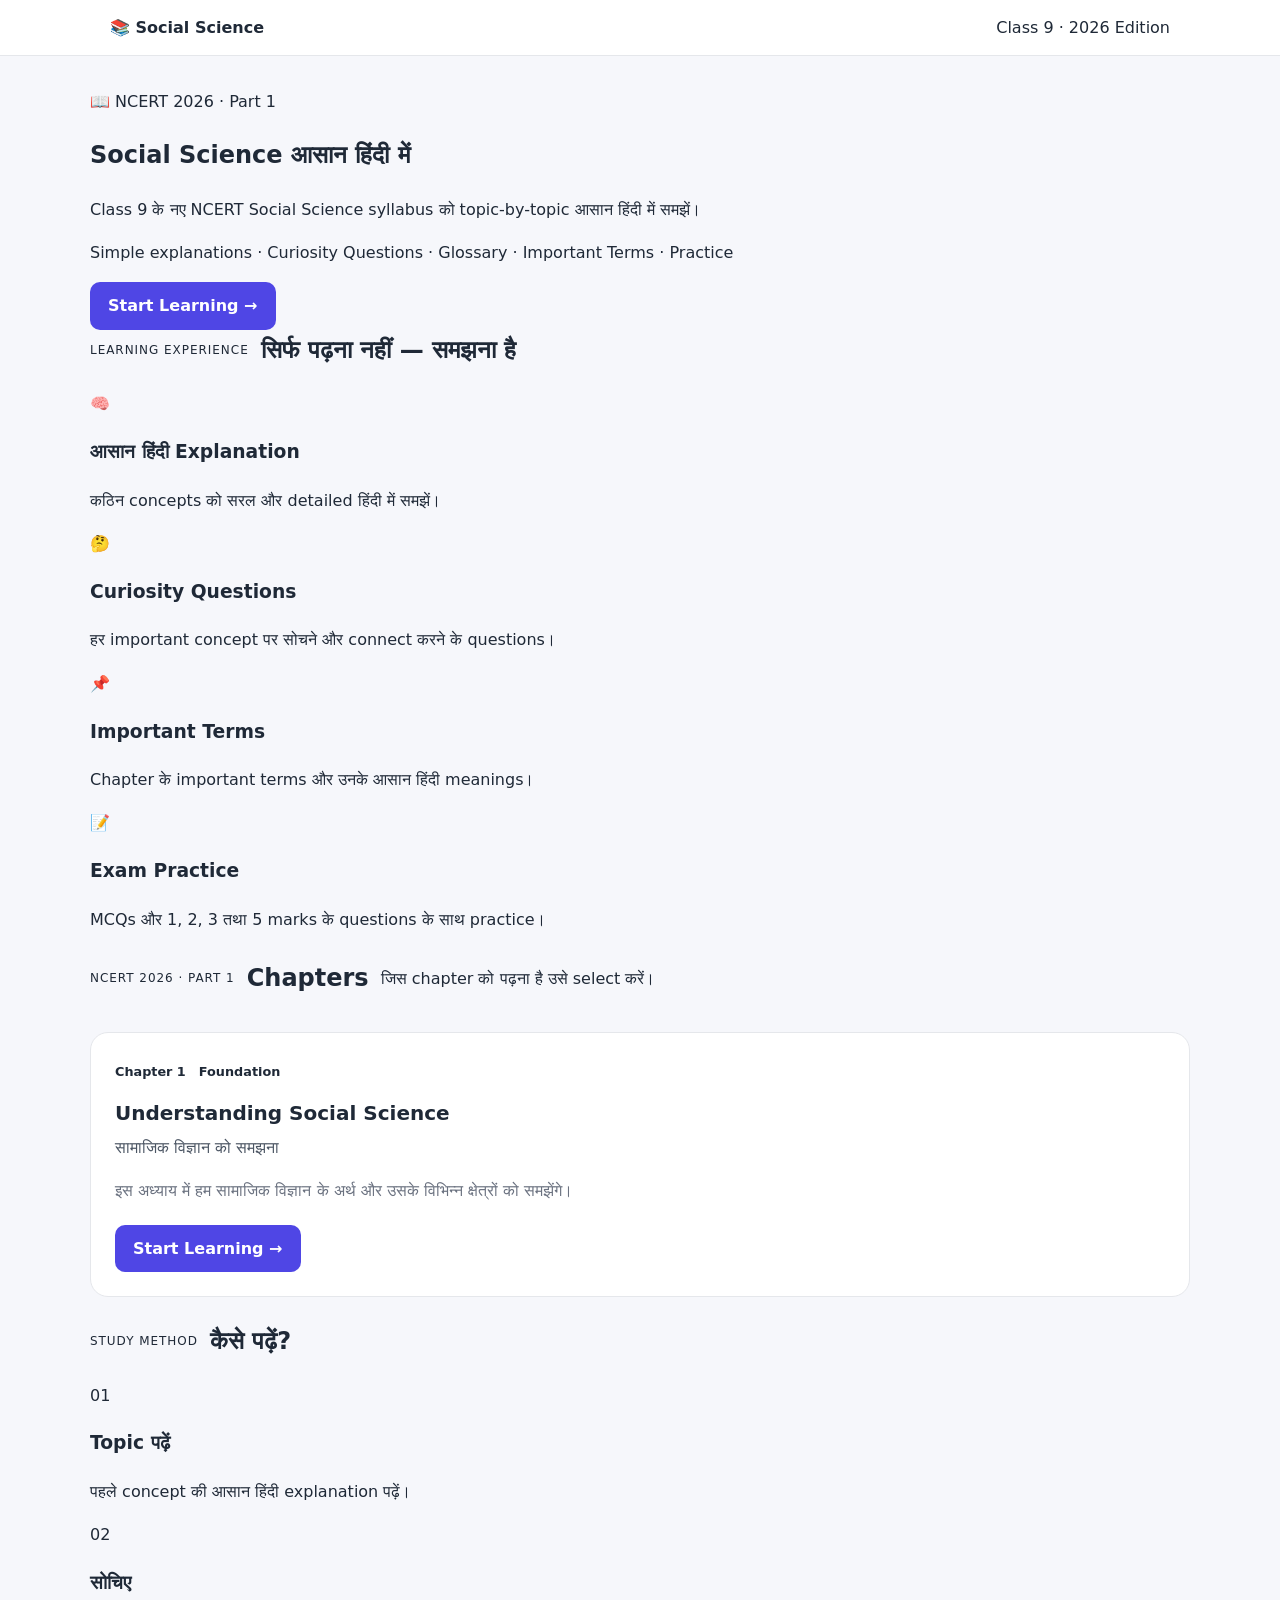
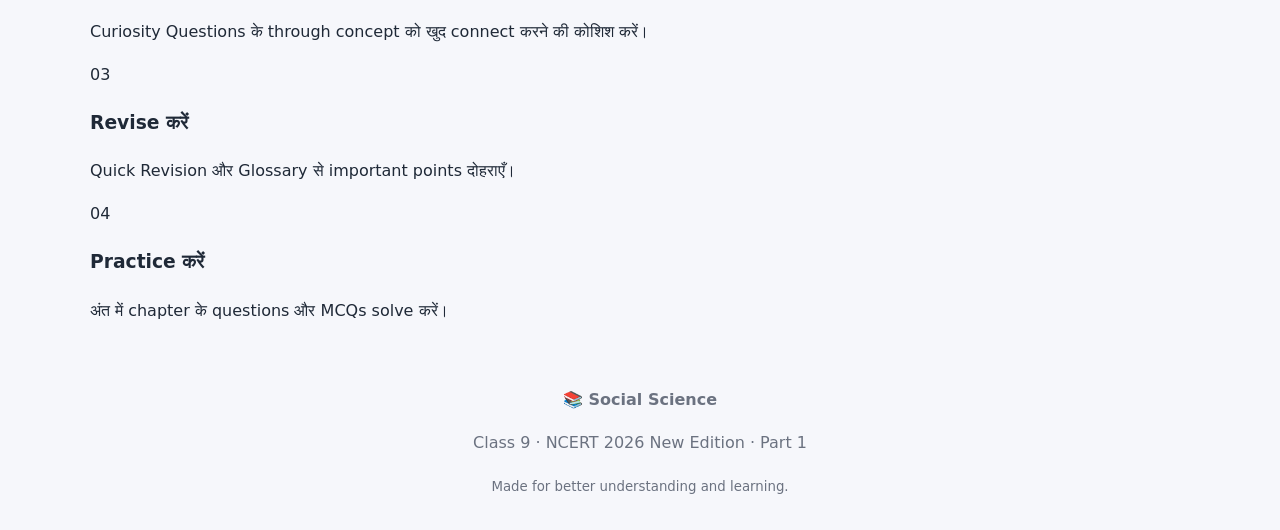
==== index.html @ 1501742d "feat: add dynamic social science learning foundation" ====
<!DOCTYPE html>
<html lang="hi">

<head>

    <meta charset="UTF-8">

    <meta name="viewport" content="width=device-width, initial-scale=1.0">

    <meta name="description"
        content="Class 9 NCERT Social Science 2026 New Edition Part 1 - Hindi study notes, explanations, glossary and chapter practice.">

    <title>
        Class 9 Social Science | NCERT 2026
    </title>

    <link rel="stylesheet" href="./css/chapter.css">

</head>


<body>

    <!-- ================= HEADER ================= -->

    <header class="site-header">

        <div class="header-inner">

            <a href="./index.html" class="brand">
                📚 Social Science
            </a>

            <span class="edition-label">
                Class 9 · 2026 Edition
            </span>

        </div>

    </header>


    <!-- ================= MAIN ================= -->

    <main class="home-container">


        <!-- ================= HERO ================= -->

        <section class="hero">

            <div class="hero-content">

                <span class="hero-badge">
                    📖 NCERT 2026 · Part 1
                </span>

                <h1>
                    Social Science
                    <span>आसान हिंदी में</span>
                </h1>

                <p>
                    Class 9 के नए NCERT Social Science syllabus
                    को topic-by-topic आसान हिंदी में समझें।
                </p>

                <p class="hero-subtext">
                    Simple explanations · Curiosity Questions ·
                    Glossary · Important Terms · Practice
                </p>

                <a href="./chapter.html?chapter=ch01" class="primary-button">
                    Start Learning →
                </a>

            </div>

        </section>


        <!-- ================= LEARNING FEATURES ================= -->

        <section class="features-section">

            <div class="section-heading">

                <p class="eyebrow">
                    Learning Experience
                </p>

                <h2>
                    सिर्फ पढ़ना नहीं — समझना है
                </h2>

            </div>


            <div class="features-grid">

                <article class="feature-card">

                    <span class="feature-icon">
                        🧠
                    </span>

                    <h3>
                        आसान हिंदी Explanation
                    </h3>

                    <p>
                        कठिन concepts को सरल और
                        detailed हिंदी में समझें।
                    </p>

                </article>


                <article class="feature-card">

                    <span class="feature-icon">
                        🤔
                    </span>

                    <h3>
                        Curiosity Questions
                    </h3>

                    <p>
                        हर important concept पर सोचने
                        और connect करने के questions।
                    </p>

                </article>


                <article class="feature-card">

                    <span class="feature-icon">
                        📌
                    </span>

                    <h3>
                        Important Terms
                    </h3>

                    <p>
                        Chapter के important terms और
                        उनके आसान हिंदी meanings।
                    </p>

                </article>


                <article class="feature-card">

                    <span class="feature-icon">
                        📝
                    </span>

                    <h3>
                        Exam Practice
                    </h3>

                    <p>
                        MCQs और 1, 2, 3 तथा 5 marks
                        के questions के साथ practice।
                    </p>

                </article>

            </div>

        </section>


        <!-- ================= CHAPTERS ================= -->

        <section class="chapters-section">

            <div class="section-heading">

                <p class="eyebrow">
                    NCERT 2026 · Part 1
                </p>

                <h2>
                    Chapters
                </h2>

                <p>
                    जिस chapter को पढ़ना है उसे select करें।
                </p>

            </div>


            <!--
                JavaScript यहाँ सभी chapters dynamically
                render करेगा.
            -->

            <div id="chapters-list" class="chapters-grid">

                <div class="loading-card">
                    Chapters loading...
                </div>

            </div>

        </section>


        <!-- ================= HOW TO USE ================= -->

        <section class="how-section">

            <div class="section-heading">

                <p class="eyebrow">
                    Study Method
                </p>

                <h2>
                    कैसे पढ़ें?
                </h2>

            </div>


            <div class="study-steps">

                <article class="study-step">

                    <span>
                        01
                    </span>

                    <div>
                        <h3>
                            Topic पढ़ें
                        </h3>

                        <p>
                            पहले concept की आसान हिंदी
                            explanation पढ़ें।
                        </p>
                    </div>

                </article>


                <article class="study-step">

                    <span>
                        02
                    </span>

                    <div>
                        <h3>
                            सोचिए
                        </h3>

                        <p>
                            Curiosity Questions के through
                            concept को खुद connect करने की कोशिश करें।
                        </p>
                    </div>

                </article>


                <article class="study-step">

                    <span>
                        03
                    </span>

                    <div>
                        <h3>
                            Revise करें
                        </h3>

                        <p>
                            Quick Revision और Glossary से
                            important points दोहराएँ।
                        </p>
                    </div>

                </article>


                <article class="study-step">

                    <span>
                        04
                    </span>

                    <div>
                        <h3>
                            Practice करें
                        </h3>

                        <p>
                            अंत में chapter के questions
                            और MCQs solve करें।
                        </p>
                    </div>

                </article>

            </div>

        </section>

    </main>


    <!-- ================= FOOTER ================= -->

    <footer class="site-footer">

        <div class="footer-inner">

            <strong>
                📚 Social Science
            </strong>

            <p>
                Class 9 · NCERT 2026 New Edition · Part 1
            </p>

            <small>
                Made for better understanding and learning.
            </small>

        </div>

    </footer>

    <script type="module" src="./js/home.js"></script>

</body>

</html>
---- css/chapter.css ----
* {
    box-sizing: border-box;
}

html {
    scroll-behavior: smooth;
}

body {
    margin: 0;
    font-family: system-ui, sans-serif;
    background: #f6f7fb;
    color: #1f2937;
    line-height: 1.7;
}

.site-header {
    position: sticky;
    top: 0;
    z-index: 100;
    background: #ffffff;
    border-bottom: 1px solid #e5e7eb;
}

.header-inner {
    max-width: 1100px;
    margin: auto;
    padding: 14px 20px;

    display: flex;
    align-items: center;
    justify-content: space-between;
    gap: 16px;
}

.brand,
.back-link {
    text-decoration: none;
    color: inherit;
}

.brand {
    font-weight: 700;
}

main {
    width: min(1100px, calc(100% - 32px));
    margin: 32px auto;
}

.content-section,
.chapter-header,
.topic-card {
    background: #ffffff;
    border: 1px solid #e5e7eb;
    border-radius: 18px;
    padding: 24px;
    margin-bottom: 24px;
}

.chapter-header {
    padding: 32px;
}

.chapter-number,
.subject-badge,
.topic-number,
.question-meta {
    display: inline-block;
    font-size: 0.8rem;
    font-weight: 700;
    margin-right: 8px;
}

.chapter-header h1 {
    margin: 16px 0 4px;
    line-height: 1.2;
}

.chapter-header h2 {
    margin: 0;
    font-weight: 500;
}

.section-heading {
    display: flex;
    align-items: center;
    gap: 12px;
    margin-bottom: 20px;
}

.section-heading h2,
.section-heading h3,
.section-heading h4 {
    margin: 0;
}

.eyebrow {
    margin: 0;
    font-size: 0.75rem;
    text-transform: uppercase;
    letter-spacing: 0.08em;
}

.question-list,
.terms-grid,
.revision-grid {
    display: grid;
    gap: 14px;
}

.big-question {
    display: flex;
    gap: 12px;
    padding: 16px;
    background: #f8fafc;
    border-radius: 12px;
}

.big-question p {
    margin: 0;
}

.topic-header {
    border-bottom: 1px solid #e5e7eb;
    padding-bottom: 16px;
    margin-bottom: 20px;
}

.topic-header h3 {
    margin: 8px 0 2px;
    font-size: 1.4rem;
}

.topic-hindi-title {
    margin: 0;
}

.topic-section {
    margin-top: 24px;
}

.topic-section p {
    white-space: pre-line;
}

.deep-dive,
.glossary-item,
.term-card {
    border: 1px solid #e5e7eb;
    border-radius: 12px;
    padding: 14px;
    margin-top: 14px;
}

summary {
    cursor: pointer;
    font-weight: 600;
}

.curiosity-card {
    padding: 16px;
    border-left: 4px solid #7c3aed;
    background: #faf5ff;
    border-radius: 8px;
}

.terms-grid {
    grid-template-columns: repeat(auto-fit, minmax(180px, 1fr));
}

.term-card {
    margin: 0;
}

.term-details {
    padding-top: 12px;
}

.connection-card,
.example-card,
.revision-card,
.apply-question,
.written-question,
.mcq-card {
    padding: 18px;
    border: 1px solid #e5e7eb;
    border-radius: 14px;
    margin-top: 14px;
}

.connection-card p,
.example-card p {
    margin-bottom: 0;
}

.topic-jump,
.check-answer {
    border: 0;
    border-radius: 8px;
    padding: 9px 14px;
    cursor: pointer;
}

.topic-jump {
    margin-top: 10px;
}

.history-timeline {
    display: flex;
    gap: 12px;
    overflow-x: auto;
    padding: 20px 4px;
}

.timeline-event {
    min-width: 180px;
    border: 1px solid #e5e7eb;
    background: #ffffff;
    padding: 16px;
    border-radius: 14px;
    text-align: left;
    cursor: pointer;
}

.timeline-event strong,
.timeline-event small {
    display: block;
}

.timeline-date {
    font-size: 0.8rem;
    font-weight: 700;
}

.process-step,
.concept-node,
.chain-node {
    display: flex;
    gap: 14px;
    padding: 16px;
    border: 1px solid #e5e7eb;
    border-radius: 12px;
    margin-top: 12px;
}

.process-step>span,
.concept-node>span,
.chain-node>span {
    min-width: 32px;
    height: 32px;
    display: grid;
    place-items: center;
    border-radius: 50%;
    background: #eef2ff;
    font-weight: 700;
}

.practice-tabs {
    display: flex;
    gap: 8px;
    overflow-x: auto;
    margin-bottom: 20px;
}

.practice-tab {
    flex-shrink: 0;
    border: 1px solid #d1d5db;
    background: #ffffff;
    padding: 10px 14px;
    border-radius: 10px;
    cursor: pointer;
}

.practice-tab.active {
    font-weight: 700;
}

.practice-panel {
    display: none;
}

.practice-panel.active {
    display: block;
}

.mcq-option {
    display: flex;
    gap: 10px;
    padding: 10px;
    cursor: pointer;
}

.mcq-feedback {
    margin-top: 14px;
    padding: 12px;
    border-radius: 10px;
}

.mcq-feedback.correct {
    background: #ecfdf5;
}

.mcq-feedback.wrong {
    background: #fff7ed;
}

.mcq-feedback.warning {
    background: #fefce8;
}

.glossary-search input {
    width: 100%;
    padding: 12px;
    border: 1px solid #d1d5db;
    border-radius: 10px;
}

.chapter-navigation {
    display: grid;
    grid-template-columns: 1fr 1fr;
    gap: 16px;
    margin-top: 32px;
}

.nav-card {
    padding: 18px;
    background: #ffffff;
    border: 1px solid #e5e7eb;
    border-radius: 14px;
    text-decoration: none;
    color: inherit;
}

.nav-card.next {
    text-align: right;
}

.topic-highlight {
    outline: 3px solid #a78bfa;
    transition: outline 0.2s ease;
}

.state-card {
    padding: 40px;
    text-align: center;
    background: #ffffff;
    border-radius: 18px;
}

.site-footer {
    text-align: center;
    padding: 30px;
    color: #6b7280;
}


@media (max-width: 640px) {

    main {
        width: min(100% - 20px, 1100px);
        margin: 20px auto;
    }

    .content-section,
    .chapter-header,
    .topic-card {
        padding: 18px;
        border-radius: 14px;
    }

    .chapter-header {
        padding: 22px;
    }

    .chapter-header h1 {
        font-size: 1.7rem;
    }

    .chapter-navigation {
        grid-template-columns: 1fr;
    }

    .nav-card.next {
        text-align: left;
    }

    .header-inner {
        padding: 12px;
    }

    .brand {
        font-size: 0.9rem;
    }

    .back-link {
        font-size: 0.85rem;
    }
}

/* Home Page Styles */
.chapters-grid {
    display: grid;
    grid-template-columns: repeat(auto-fit, minmax(300px, 1fr));
    gap: 20px;
    margin-top: 24px;
}

.chapter-card {
    display: flex;
    flex-direction: column;
    justify-content: space-between;
    text-decoration: none;
    color: inherit;
    transition: transform 0.2s ease, box-shadow 0.2s ease;
}

.chapter-card:hover {
    transform: translateY(-3px);
    box-shadow: 0 10px 25px -5px rgba(0, 0, 0, 0.08);
}

.chapter-card h3 {
    margin: 12px 0 4px;
    font-size: 1.25rem;
}

.chapter-card h4 {
    margin: 0 0 12px;
    font-weight: 500;
    color: #4b5563;
}

.chapter-card p {
    margin-bottom: 20px;
    color: #6b7280;
}

.primary-button {
    display: inline-block;
    background: #4f46e5;
    color: #ffffff;
    padding: 10px 18px;
    border-radius: 10px;
    text-decoration: none;
    font-weight: 600;
    width: fit-content;
}

.primary-button:hover {
    background: #4338ca;
}
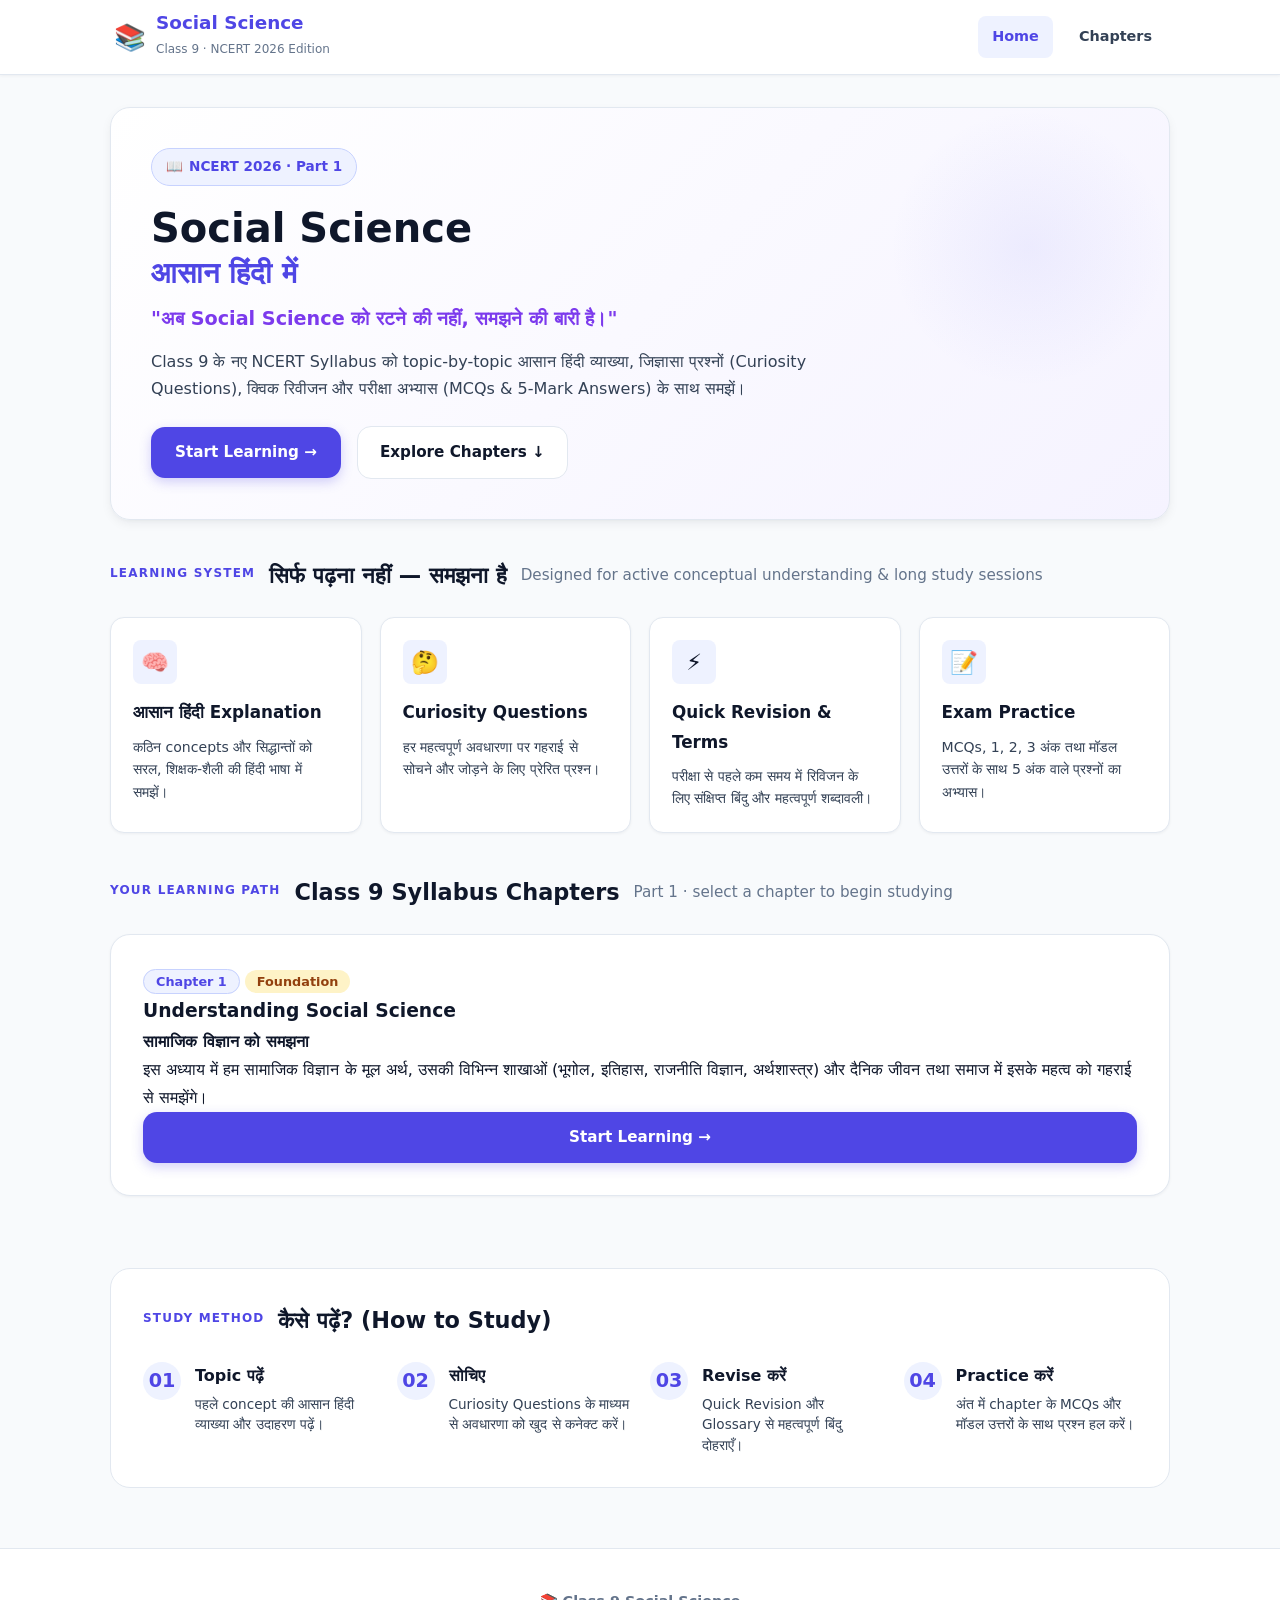
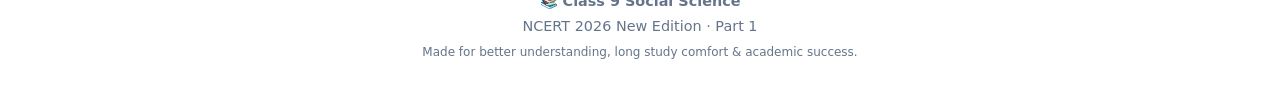
==== commit a774715c: "feat: implement chapter 1 and refine learning platform UI" ====
--- a/index.html
+++ b/index.html
@@ -2,340 +2,170 @@
 <html lang="hi">
 
 <head>
-
     <meta charset="UTF-8">
-
     <meta name="viewport" content="width=device-width, initial-scale=1.0">
-
     <meta name="description"
         content="Class 9 NCERT Social Science 2026 New Edition Part 1 - Hindi study notes, explanations, glossary and chapter practice.">
 
-    <title>
-        Class 9 Social Science | NCERT 2026
-    </title>
+    <title>Class 9 Social Science | NCERT 2026</title>
 
     <link rel="stylesheet" href="./css/chapter.css">
-
 </head>
-
 
 <body>
 
     <!-- ================= HEADER ================= -->
-
     <header class="site-header">
-
         <div class="header-inner">
-
             <a href="./index.html" class="brand">
-                📚 Social Science
+                <span class="brand-icon">📚</span>
+                <div class="brand-text">
+                    <strong>Social Science</strong>
+                    <small>Class 9 · NCERT 2026 Edition</small>
+                </div>
             </a>
 
-            <span class="edition-label">
-                Class 9 · 2026 Edition
-            </span>
-
+            <nav class="site-nav">
+                <a href="./index.html" class="nav-link active">Home</a>
+                <a href="#chapters-section" class="nav-link">Chapters</a>
+            </nav>
         </div>
-
     </header>
 
-
     <!-- ================= MAIN ================= -->
-
     <main class="home-container">
 
+        <!-- ================= HERO ================= -->
+        <section class="hero">
+            <div class="hero-badge">
+                <span>📖</span> NCERT 2026 · Part 1
+            </div>
 
-        <!-- ================= HERO ================= -->
+            <h1>
+                Social Science
+                <span class="highlight-text">आसान हिंदी में</span>
+            </h1>
 
-        <section class="hero">
+            <p class="hero-tagline">
+                "अब Social Science को रटने की नहीं, समझने की बारी है।"
+            </p>
 
-            <div class="hero-content">
+            <p class="hero-subtext">
+                Class 9 के नए NCERT Syllabus को topic-by-topic आसान हिंदी व्याख्या, जिज्ञासा प्रश्नों (Curiosity Questions), क्विक रिवीजन और परीक्षा अभ्यास (MCQs & 5-Mark Answers) के साथ समझें।
+            </p>
 
-                <span class="hero-badge">
-                    📖 NCERT 2026 · Part 1
-                </span>
-
-                <h1>
-                    Social Science
-                    <span>आसान हिंदी में</span>
-                </h1>
-
-                <p>
-                    Class 9 के नए NCERT Social Science syllabus
-                    को topic-by-topic आसान हिंदी में समझें।
-                </p>
-
-                <p class="hero-subtext">
-                    Simple explanations · Curiosity Questions ·
-                    Glossary · Important Terms · Practice
-                </p>
-
+            <div class="hero-actions">
                 <a href="./chapter.html?chapter=ch01" class="primary-button">
                     Start Learning →
                 </a>
+                <a href="#chapters-section" class="secondary-button">
+                    Explore Chapters ↓
+                </a>
+            </div>
+        </section>
 
+        <!-- ================= LEARNING FEATURES ================= -->
+        <section class="features-section">
+            <div class="section-heading">
+                <p class="eyebrow">Learning System</p>
+                <h2>सिर्फ पढ़ना नहीं — समझना है</h2>
+                <p class="section-subtext">Designed for active conceptual understanding & long study sessions</p>
             </div>
 
+            <div class="features-grid">
+                <article class="feature-card">
+                    <div class="feature-icon-wrapper">🧠</div>
+                    <h3>आसान हिंदी Explanation</h3>
+                    <p>कठिन concepts और सिद्धान्तों को सरल, शिक्षक-शैली की हिंदी भाषा में समझें।</p>
+                </article>
+
+                <article class="feature-card">
+                    <div class="feature-icon-wrapper">🤔</div>
+                    <h3>Curiosity Questions</h3>
+                    <p>हर महत्वपूर्ण अवधारणा पर गहराई से सोचने और जोड़ने के लिए प्रेरित प्रश्न।</p>
+                </article>
+
+                <article class="feature-card">
+                    <div class="feature-icon-wrapper">⚡</div>
+                    <h3>Quick Revision & Terms</h3>
+                    <p>परीक्षा से पहले कम समय में रिविजन के लिए संक्षिप्त बिंदु और महत्वपूर्ण शब्दावली।</p>
+                </article>
+
+                <article class="feature-card">
+                    <div class="feature-icon-wrapper">📝</div>
+                    <h3>Exam Practice</h3>
+                    <p>MCQs, 1, 2, 3 अंक तथा मॉडल उत्तरों के साथ 5 अंक वाले प्रश्नों का अभ्यास।</p>
+                </article>
+            </div>
         </section>
 
-
-        <!-- ================= LEARNING FEATURES ================= -->
-
-        <section class="features-section">
-
+        <!-- ================= CHAPTERS SECTION ================= -->
+        <section id="chapters-section" class="chapters-section">
             <div class="section-heading">
-
-                <p class="eyebrow">
-                    Learning Experience
-                </p>
-
-                <h2>
-                    सिर्फ पढ़ना नहीं — समझना है
-                </h2>
-
+                <p class="eyebrow">Your Learning Path</p>
+                <h2>Class 9 Syllabus Chapters</h2>
+                <p class="section-subtext">Part 1 · select a chapter to begin studying</p>
             </div>
 
+            <!-- JavaScript loads chapters dynamically -->
+            <div id="chapters-list" class="chapters-grid">
+                <div class="state-card">
+                    Chapters loading...
+                </div>
+            </div>
+        </section>
 
-            <div class="features-grid">
+        <!-- ================= HOW TO USE ================= -->
+        <section class="how-section">
+            <div class="section-heading">
+                <p class="eyebrow">Study Method</p>
+                <h2>कैसे पढ़ें? (How to Study)</h2>
+            </div>
 
-                <article class="feature-card">
-
-                    <span class="feature-icon">
-                        🧠
-                    </span>
-
-                    <h3>
-                        आसान हिंदी Explanation
-                    </h3>
-
-                    <p>
-                        कठिन concepts को सरल और
-                        detailed हिंदी में समझें।
-                    </p>
-
+            <div class="study-steps">
+                <article class="study-step">
+                    <span class="step-num">01</span>
+                    <div>
+                        <h3>Topic पढ़ें</h3>
+                        <p>पहले concept की आसान हिंदी व्याख्या और उदाहरण पढ़ें।</p>
+                    </div>
                 </article>
 
-
-                <article class="feature-card">
-
-                    <span class="feature-icon">
-                        🤔
-                    </span>
-
-                    <h3>
-                        Curiosity Questions
-                    </h3>
-
-                    <p>
-                        हर important concept पर सोचने
-                        और connect करने के questions।
-                    </p>
-
+                <article class="study-step">
+                    <span class="step-num">02</span>
+                    <div>
+                        <h3>सोचिए</h3>
+                        <p>Curiosity Questions के माध्यम से अवधारणा को खुद से कनेक्ट करें।</p>
+                    </div>
                 </article>
 
-
-                <article class="feature-card">
-
-                    <span class="feature-icon">
-                        📌
-                    </span>
-
-                    <h3>
-                        Important Terms
-                    </h3>
-
-                    <p>
-                        Chapter के important terms और
-                        उनके आसान हिंदी meanings।
-                    </p>
-
+                <article class="study-step">
+                    <span class="step-num">03</span>
+                    <div>
+                        <h3>Revise करें</h3>
+                        <p>Quick Revision और Glossary से महत्वपूर्ण बिंदु दोहराएँ।</p>
+                    </div>
                 </article>
 
-
-                <article class="feature-card">
-
-                    <span class="feature-icon">
-                        📝
-                    </span>
-
-                    <h3>
-                        Exam Practice
-                    </h3>
-
-                    <p>
-                        MCQs और 1, 2, 3 तथा 5 marks
-                        के questions के साथ practice।
-                    </p>
-
+                <article class="study-step">
+                    <span class="step-num">04</span>
+                    <div>
+                        <h3>Practice करें</h3>
+                        <p>अंत में chapter के MCQs और मॉडल उत्तरों के साथ प्रश्न हल करें।</p>
+                    </div>
                 </article>
-
             </div>
-
-        </section>
-
-
-        <!-- ================= CHAPTERS ================= -->
-
-        <section class="chapters-section">
-
-            <div class="section-heading">
-
-                <p class="eyebrow">
-                    NCERT 2026 · Part 1
-                </p>
-
-                <h2>
-                    Chapters
-                </h2>
-
-                <p>
-                    जिस chapter को पढ़ना है उसे select करें।
-                </p>
-
-            </div>
-
-
-            <!--
-                JavaScript यहाँ सभी chapters dynamically
-                render करेगा.
-            -->
-
-            <div id="chapters-list" class="chapters-grid">
-
-                <div class="loading-card">
-                    Chapters loading...
-                </div>
-
-            </div>
-
-        </section>
-
-
-        <!-- ================= HOW TO USE ================= -->
-
-        <section class="how-section">
-
-            <div class="section-heading">
-
-                <p class="eyebrow">
-                    Study Method
-                </p>
-
-                <h2>
-                    कैसे पढ़ें?
-                </h2>
-
-            </div>
-
-
-            <div class="study-steps">
-
-                <article class="study-step">
-
-                    <span>
-                        01
-                    </span>
-
-                    <div>
-                        <h3>
-                            Topic पढ़ें
-                        </h3>
-
-                        <p>
-                            पहले concept की आसान हिंदी
-                            explanation पढ़ें।
-                        </p>
-                    </div>
-
-                </article>
-
-
-                <article class="study-step">
-
-                    <span>
-                        02
-                    </span>
-
-                    <div>
-                        <h3>
-                            सोचिए
-                        </h3>
-
-                        <p>
-                            Curiosity Questions के through
-                            concept को खुद connect करने की कोशिश करें।
-                        </p>
-                    </div>
-
-                </article>
-
-
-                <article class="study-step">
-
-                    <span>
-                        03
-                    </span>
-
-                    <div>
-                        <h3>
-                            Revise करें
-                        </h3>
-
-                        <p>
-                            Quick Revision और Glossary से
-                            important points दोहराएँ।
-                        </p>
-                    </div>
-
-                </article>
-
-
-                <article class="study-step">
-
-                    <span>
-                        04
-                    </span>
-
-                    <div>
-                        <h3>
-                            Practice करें
-                        </h3>
-
-                        <p>
-                            अंत में chapter के questions
-                            और MCQs solve करें।
-                        </p>
-                    </div>
-
-                </article>
-
-            </div>
-
         </section>
 
     </main>
 
-
     <!-- ================= FOOTER ================= -->
-
     <footer class="site-footer">
-
         <div class="footer-inner">
-
-            <strong>
-                📚 Social Science
-            </strong>
-
-            <p>
-                Class 9 · NCERT 2026 New Edition · Part 1
-            </p>
-
-            <small>
-                Made for better understanding and learning.
-            </small>
-
+            <strong>📚 Class 9 Social Science</strong>
+            <p>NCERT 2026 New Edition · Part 1</p>
+            <small>Made for better understanding, long study comfort & academic success.</small>
         </div>
-
     </footer>
 
     <script type="module" src="./js/home.js"></script>
--- a/css/chapter.css
+++ b/css/chapter.css
@@ -1,452 +1,1511 @@
-* {
-    box-sizing: border-box;
-}
-
-html {
-    scroll-behavior: smooth;
-}
-
-body {
-    margin: 0;
-    font-family: system-ui, sans-serif;
-    background: #f6f7fb;
-    color: #1f2937;
-    line-height: 1.7;
-}
-
-.site-header {
-    position: sticky;
-    top: 0;
-    z-index: 100;
-    background: #ffffff;
-    border-bottom: 1px solid #e5e7eb;
-}
-
-.header-inner {
-    max-width: 1100px;
-    margin: auto;
-    padding: 14px 20px;
-
-    display: flex;
-    align-items: center;
-    justify-content: space-between;
-    gap: 16px;
-}
-
-.brand,
-.back-link {
-    text-decoration: none;
-    color: inherit;
-}
-
-.brand {
-    font-weight: 700;
-}
-
-main {
-    width: min(1100px, calc(100% - 32px));
-    margin: 32px auto;
-}
-
-.content-section,
-.chapter-header,
-.topic-card {
-    background: #ffffff;
-    border: 1px solid #e5e7eb;
-    border-radius: 18px;
-    padding: 24px;
-    margin-bottom: 24px;
-}
-
-.chapter-header {
-    padding: 32px;
-}
-
-.chapter-number,
-.subject-badge,
-.topic-number,
-.question-meta {
-    display: inline-block;
-    font-size: 0.8rem;
-    font-weight: 700;
-    margin-right: 8px;
-}
-
-.chapter-header h1 {
-    margin: 16px 0 4px;
-    line-height: 1.2;
-}
-
-.chapter-header h2 {
-    margin: 0;
-    font-weight: 500;
-}
-
-.section-heading {
-    display: flex;
-    align-items: center;
-    gap: 12px;
-    margin-bottom: 20px;
-}
-
-.section-heading h2,
-.section-heading h3,
-.section-heading h4 {
-    margin: 0;
-}
-
-.eyebrow {
-    margin: 0;
-    font-size: 0.75rem;
-    text-transform: uppercase;
-    letter-spacing: 0.08em;
-}
-
-.question-list,
-.terms-grid,
-.revision-grid {
-    display: grid;
-    gap: 14px;
-}
-
-.big-question {
-    display: flex;
-    gap: 12px;
-    padding: 16px;
-    background: #f8fafc;
-    border-radius: 12px;
-}
-
-.big-question p {
-    margin: 0;
-}
-
-.topic-header {
-    border-bottom: 1px solid #e5e7eb;
-    padding-bottom: 16px;
-    margin-bottom: 20px;
-}
-
-.topic-header h3 {
-    margin: 8px 0 2px;
-    font-size: 1.4rem;
-}
-
-.topic-hindi-title {
-    margin: 0;
-}
-
-.topic-section {
-    margin-top: 24px;
-}
-
-.topic-section p {
-    white-space: pre-line;
-}
-
-.deep-dive,
-.glossary-item,
-.term-card {
-    border: 1px solid #e5e7eb;
-    border-radius: 12px;
-    padding: 14px;
-    margin-top: 14px;
-}
-
-summary {
-    cursor: pointer;
-    font-weight: 600;
-}
-
-.curiosity-card {
-    padding: 16px;
-    border-left: 4px solid #7c3aed;
-    background: #faf5ff;
-    border-radius: 8px;
-}
-
-.terms-grid {
-    grid-template-columns: repeat(auto-fit, minmax(180px, 1fr));
-}
-
-.term-card {
-    margin: 0;
-}
-
-.term-details {
-    padding-top: 12px;
-}
-
-.connection-card,
-.example-card,
-.revision-card,
-.apply-question,
-.written-question,
-.mcq-card {
-    padding: 18px;
-    border: 1px solid #e5e7eb;
-    border-radius: 14px;
-    margin-top: 14px;
-}
-
-.connection-card p,
-.example-card p {
-    margin-bottom: 0;
-}
-
-.topic-jump,
-.check-answer {
-    border: 0;
-    border-radius: 8px;
-    padding: 9px 14px;
-    cursor: pointer;
-}
-
-.topic-jump {
-    margin-top: 10px;
-}
-
-.history-timeline {
-    display: flex;
-    gap: 12px;
-    overflow-x: auto;
-    padding: 20px 4px;
-}
-
-.timeline-event {
-    min-width: 180px;
-    border: 1px solid #e5e7eb;
-    background: #ffffff;
-    padding: 16px;
-    border-radius: 14px;
-    text-align: left;
-    cursor: pointer;
-}
-
-.timeline-event strong,
-.timeline-event small {
-    display: block;
-}
-
-.timeline-date {
-    font-size: 0.8rem;
-    font-weight: 700;
-}
-
-.process-step,
-.concept-node,
-.chain-node {
-    display: flex;
-    gap: 14px;
-    padding: 16px;
-    border: 1px solid #e5e7eb;
-    border-radius: 12px;
-    margin-top: 12px;
-}
-
-.process-step>span,
-.concept-node>span,
-.chain-node>span {
-    min-width: 32px;
-    height: 32px;
-    display: grid;
-    place-items: center;
-    border-radius: 50%;
-    background: #eef2ff;
-    font-weight: 700;
-}
-
-.practice-tabs {
-    display: flex;
-    gap: 8px;
-    overflow-x: auto;
-    margin-bottom: 20px;
-}
-
-.practice-tab {
-    flex-shrink: 0;
-    border: 1px solid #d1d5db;
-    background: #ffffff;
-    padding: 10px 14px;
-    border-radius: 10px;
-    cursor: pointer;
-}
-
-.practice-tab.active {
-    font-weight: 700;
-}
-
-.practice-panel {
-    display: none;
-}
-
-.practice-panel.active {
-    display: block;
-}
-
-.mcq-option {
-    display: flex;
-    gap: 10px;
-    padding: 10px;
-    cursor: pointer;
-}
-
-.mcq-feedback {
-    margin-top: 14px;
-    padding: 12px;
-    border-radius: 10px;
-}
-
-.mcq-feedback.correct {
-    background: #ecfdf5;
-}
-
-.mcq-feedback.wrong {
-    background: #fff7ed;
-}
-
-.mcq-feedback.warning {
-    background: #fefce8;
-}
-
-.glossary-search input {
-    width: 100%;
-    padding: 12px;
-    border: 1px solid #d1d5db;
-    border-radius: 10px;
-}
-
-.chapter-navigation {
-    display: grid;
-    grid-template-columns: 1fr 1fr;
-    gap: 16px;
-    margin-top: 32px;
-}
-
-.nav-card {
-    padding: 18px;
-    background: #ffffff;
-    border: 1px solid #e5e7eb;
-    border-radius: 14px;
-    text-decoration: none;
-    color: inherit;
-}
-
-.nav-card.next {
-    text-align: right;
-}
-
-.topic-highlight {
-    outline: 3px solid #a78bfa;
-    transition: outline 0.2s ease;
-}
-
-.state-card {
-    padding: 40px;
-    text-align: center;
-    background: #ffffff;
-    border-radius: 18px;
-}
-
-.site-footer {
-    text-align: center;
-    padding: 30px;
-    color: #6b7280;
-}
-
-
-@media (max-width: 640px) {
-
-    main {
-        width: min(100% - 20px, 1100px);
-        margin: 20px auto;
-    }
-
-    .content-section,
-    .chapter-header,
-    .topic-card {
-        padding: 18px;
-        border-radius: 14px;
-    }
-
-    .chapter-header {
-        padding: 22px;
-    }
-
-    .chapter-header h1 {
-        font-size: 1.7rem;
-    }
-
-    .chapter-navigation {
-        grid-template-columns: 1fr;
-    }
-
-    .nav-card.next {
-        text-align: left;
-    }
-
-    .header-inner {
-        padding: 12px;
-    }
-
-    .brand {
-        font-size: 0.9rem;
-    }
-
-    .back-link {
-        font-size: 0.85rem;
-    }
-}
-
-/* Home Page Styles */
-.chapters-grid {
-    display: grid;
-    grid-template-columns: repeat(auto-fit, minmax(300px, 1fr));
-    gap: 20px;
-    margin-top: 24px;
-}
-
-.chapter-card {
-    display: flex;
-    flex-direction: column;
-    justify-content: space-between;
-    text-decoration: none;
-    color: inherit;
-    transition: transform 0.2s ease, box-shadow 0.2s ease;
-}
-
-.chapter-card:hover {
-    transform: translateY(-3px);
-    box-shadow: 0 10px 25px -5px rgba(0, 0, 0, 0.08);
-}
-
-.chapter-card h3 {
-    margin: 12px 0 4px;
-    font-size: 1.25rem;
-}
-
-.chapter-card h4 {
-    margin: 0 0 12px;
-    font-weight: 500;
-    color: #4b5563;
-}
-
-.chapter-card p {
-    margin-bottom: 20px;
-    color: #6b7280;
-}
-
-.primary-button {
-    display: inline-block;
-    background: #4f46e5;
-    color: #ffffff;
-    padding: 10px 18px;
-    border-radius: 10px;
-    text-decoration: none;
-    font-weight: 600;
-    width: fit-content;
-}
-
-.primary-button:hover {
-    background: #4338ca;
-}+/* ==========================================================================
+   ACADEMIC LEARNING PLATFORM - DESIGN SYSTEM
+   Class 9 NCERT Social Science 2026
+   ========================================================================== */
+
+:root {
+    /* Brand Palette - Deep Indigo & Soft Violet */
+    --primary: #4f46e5;
+    --primary-hover: #4338ca;
+    --primary-light: #6366f1;
+    --primary-soft: #eef2ff;
+    --primary-soft-border: #c7d2fe;
+    
+    --secondary: #7c3aed;
+    --secondary-hover: #6d28d9;
+    --secondary-soft: #f5f3ff;
+    
+    --accent: #d97706;
+    --accent-soft: #fffbeb;
+    --accent-border: #fde68a;
+
+    /* Status Colors */
+    --success: #10b981;
+    --success-bg: #ecfdf5;
+    --success-border: #a7f3d0;
+    
+    --error: #ef4444;
+    --error-bg: #fef2f2;
+    --error-border: #fecaca;
+    
+    --warning: #f59e0b;
+    --warning-bg: #fffbeb;
+
+    /* Backgrounds & Surfaces */
+    --bg-app: #f8fafc;
+    --surface: #ffffff;
+    --surface-soft: #f1f5f9;
+    --surface-hover: #f8fafc;
+    
+    /* Text Hierarchy */
+    --text-main: #0f172a;      /* Dark charcoal for high contrast */
+    --text-subtle: #334155;    /* Medium charcoal for paragraphs */
+    --text-muted: #64748b;     /* Soft slate gray */
+    --text-inverse: #ffffff;
+
+    /* Borders & Lines */
+    --border-color: #e2e8f0;
+    --border-light: #f1f5f9;
+    --border-focus: #818cf8;
+
+    /* Typography */
+    --font-sans: system-ui, -apple-system, BlinkMacSystemFont, "Segoe UI", Roboto, "Helvetica Neue", Arial, sans-serif;
+    --font-hindi: system-ui, -apple-system, "Segoe UI", Roboto, sans-serif;
+
+    /* Elevation & Shadows */
+    --shadow-sm: 0 1px 3px 0 rgba(15, 23, 42, 0.05);
+    --shadow-md: 0 4px 12px -2px rgba(15, 23, 42, 0.08), 0 2px 4px -2px rgba(15, 23, 42, 0.04);
+    --shadow-lg: 0 12px 28px -6px rgba(15, 23, 42, 0.12), 0 4px 8px -2px rgba(15, 23, 42, 0.04);
+
+    /* Radii */
+    --radius-sm: 8px;
+    --radius-md: 14px;
+    --radius-lg: 20px;
+    --radius-full: 9999px;
+
+    /* Transitions */
+    --transition-fast: 150ms cubic-bezier(0.4, 0, 0.2, 1);
+    --transition-base: 250ms cubic-bezier(0.4, 0, 0.2, 1);
+}
+
+/* Base Reset & Smooth Scroll */
+* {
+    box-sizing: border-box;
+    margin: 0;
+    padding: 0;
+}
+
+html {
+    scroll-behavior: smooth;
+    scroll-padding-top: 80px;
+}
+
+body {
+    font-family: var(--font-sans);
+    background-color: var(--bg-app);
+    color: var(--text-main);
+    line-height: 1.75;
+    font-size: 16px;
+    -webkit-font-smoothing: antialiased;
+}
+
+/* Selection Color */
+::selection {
+    background-color: var(--primary-soft-border);
+    color: var(--primary);
+}
+
+/* ==========================================================================
+   HEADER & NAVIGATION
+   ========================================================================== */
+
+.site-header {
+    position: sticky;
+    top: 0;
+    z-index: 100;
+    background: rgba(255, 255, 255, 0.92);
+    backdrop-filter: blur(12px);
+    -webkit-backdrop-filter: blur(12px);
+    border-bottom: 1px solid var(--border-color);
+    box-shadow: var(--shadow-sm);
+}
+
+.header-inner {
+    max-width: 1100px;
+    margin: 0 auto;
+    padding: 12px 24px;
+    display: flex;
+    align-items: center;
+    justify-content: space-between;
+    gap: 16px;
+}
+
+.brand {
+    display: flex;
+    align-items: center;
+    gap: 10px;
+    text-decoration: none;
+    color: var(--text-main);
+}
+
+.brand-icon {
+    font-size: 1.6rem;
+}
+
+.brand-text strong {
+    font-size: 1.15rem;
+    font-weight: 700;
+    color: var(--primary);
+    display: block;
+    line-height: 1.2;
+}
+
+.brand-text small {
+    font-size: 0.75rem;
+    color: var(--text-muted);
+    font-weight: 500;
+}
+
+.site-nav {
+    display: flex;
+    align-items: center;
+    gap: 12px;
+}
+
+.nav-link, .back-link {
+    text-decoration: none;
+    font-size: 0.9rem;
+    font-weight: 600;
+    color: var(--text-subtle);
+    padding: 8px 14px;
+    border-radius: var(--radius-sm);
+    transition: all var(--transition-fast);
+    display: inline-flex;
+    align-items: center;
+    gap: 6px;
+}
+
+.nav-link:hover, .back-link:hover {
+    color: var(--primary);
+    background-color: var(--primary-soft);
+}
+
+.nav-link.active {
+    color: var(--primary);
+    background-color: var(--primary-soft);
+}
+
+.edition-label {
+    font-size: 0.8rem;
+    font-weight: 600;
+    color: var(--primary);
+    background: var(--primary-soft);
+    padding: 4px 12px;
+    border-radius: var(--radius-full);
+    border: 1px solid var(--primary-soft-border);
+}
+
+/* ==========================================================================
+   HOMEPAGE LAYOUT & COMPONENTS
+   ========================================================================== */
+
+main.home-container {
+    max-width: 1100px;
+    margin: 32px auto;
+    padding: 0 20px;
+}
+
+/* Hero Section */
+.hero {
+    background: linear-gradient(135deg, #ffffff 0%, #f5f3ff 100%);
+    border: 1px solid var(--border-color);
+    border-radius: var(--radius-lg);
+    padding: 40px;
+    margin-bottom: 36px;
+    box-shadow: var(--shadow-md);
+    position: relative;
+    overflow: hidden;
+}
+
+.hero::before {
+    content: "";
+    position: absolute;
+    top: 0;
+    right: 0;
+    width: 280px;
+    height: 280px;
+    background: radial-gradient(circle, rgba(99, 102, 241, 0.08) 0%, rgba(255, 255, 255, 0) 70%);
+    pointer-events: none;
+}
+
+.hero-badge {
+    display: inline-flex;
+    align-items: center;
+    gap: 6px;
+    font-size: 0.85rem;
+    font-weight: 700;
+    color: var(--primary);
+    background: var(--primary-soft);
+    border: 1px solid var(--primary-soft-border);
+    padding: 6px 14px;
+    border-radius: var(--radius-full);
+    margin-bottom: 18px;
+}
+
+.hero h1 {
+    font-size: 2.5rem;
+    font-weight: 800;
+    line-height: 1.2;
+    color: var(--text-main);
+    margin-bottom: 12px;
+}
+
+.hero h1 span.highlight-text {
+    color: var(--primary);
+    display: block;
+    font-size: 1.8rem;
+    font-weight: 700;
+    margin-top: 4px;
+}
+
+.hero-tagline {
+    font-size: 1.2rem;
+    font-weight: 600;
+    color: var(--secondary);
+    margin-bottom: 12px;
+}
+
+.hero-subtext {
+    font-size: 1rem;
+    color: var(--text-subtle);
+    max-width: 720px;
+    line-height: 1.7;
+    margin-bottom: 24px;
+}
+
+.hero-actions {
+    display: flex;
+    align-items: center;
+    gap: 16px;
+    flex-wrap: wrap;
+}
+
+.primary-button {
+    display: inline-flex;
+    align-items: center;
+    justify-content: center;
+    gap: 8px;
+    background-color: var(--primary);
+    color: var(--text-inverse);
+    padding: 12px 24px;
+    border-radius: var(--radius-md);
+    text-decoration: none;
+    font-weight: 600;
+    font-size: 0.95rem;
+    border: none;
+    cursor: pointer;
+    box-shadow: 0 4px 12px rgba(79, 70, 229, 0.25);
+    transition: all var(--transition-fast);
+}
+
+.primary-button:hover {
+    background-color: var(--primary-hover);
+    transform: translateY(-1px);
+    box-shadow: 0 6px 16px rgba(79, 70, 229, 0.35);
+}
+
+.secondary-button {
+    display: inline-flex;
+    align-items: center;
+    justify-content: center;
+    gap: 8px;
+    background-color: var(--surface);
+    color: var(--text-main);
+    padding: 12px 22px;
+    border-radius: var(--radius-md);
+    text-decoration: none;
+    font-weight: 600;
+    font-size: 0.95rem;
+    border: 1px solid var(--border-color);
+    transition: all var(--transition-fast);
+}
+
+.secondary-button:hover {
+    background-color: var(--surface-soft);
+    border-color: var(--primary-soft-border);
+    color: var(--primary);
+}
+
+/* Learning Features Section */
+.features-section {
+    margin-bottom: 40px;
+}
+
+.section-heading {
+    margin-bottom: 24px;
+}
+
+.eyebrow {
+    font-size: 0.75rem;
+    font-weight: 800;
+    text-transform: uppercase;
+    letter-spacing: 0.1em;
+    color: var(--primary);
+    margin-bottom: 4px;
+}
+
+.section-heading h2 {
+    font-size: 1.6rem;
+    font-weight: 700;
+    color: var(--text-main);
+}
+
+.section-subtext {
+    font-size: 0.95rem;
+    color: var(--text-muted);
+}
+
+.features-grid {
+    display: grid;
+    grid-template-columns: repeat(auto-fit, minmax(220px, 1fr));
+    gap: 18px;
+}
+
+.feature-card {
+    background: var(--surface);
+    border: 1px solid var(--border-color);
+    border-radius: var(--radius-md);
+    padding: 22px;
+    transition: all var(--transition-base);
+    box-shadow: var(--shadow-sm);
+}
+
+.feature-card:hover {
+    transform: translateY(-3px);
+    box-shadow: var(--shadow-md);
+    border-color: var(--primary-soft-border);
+}
+
+.feature-icon-wrapper {
+    width: 44px;
+    height: 44px;
+    border-radius: var(--radius-sm);
+    display: grid;
+    place-items: center;
+    font-size: 1.4rem;
+    margin-bottom: 14px;
+    background-color: var(--primary-soft);
+}
+
+.feature-card h3 {
+    font-size: 1.05rem;
+    font-weight: 700;
+    color: var(--text-main);
+    margin-bottom: 8px;
+}
+
+.feature-card p {
+    font-size: 0.88rem;
+    color: var(--text-subtle);
+    line-height: 1.6;
+}
+
+/* Chapters Grid (Homepage) */
+.chapters-section {
+    margin-bottom: 44px;
+}
+
+.chapters-grid {
+    display: grid;
+    grid-template-columns: repeat(auto-fit, minmax(320px, 1fr));
+    gap: 22px;
+}
+
+.chapter-card {
+    background: var(--surface);
+    border: 1px solid var(--border-color);
+    border-radius: var(--radius-lg);
+    padding: 26px;
+    display: flex;
+    flex-direction: column;
+    justify-content: space-between;
+    box-shadow: var(--shadow-sm);
+    transition: all var(--transition-base);
+}
+
+.chapter-card:hover {
+    transform: translateY(-4px);
+    box-shadow: var(--shadow-lg);
+    border-color: var(--primary-soft-border);
+}
+
+.chapter-card-top {
+    display: flex;
+    align-items: center;
+    justify-content: space-between;
+    margin-bottom: 14px;
+}
+
+.chapter-badge {
+    font-size: 0.75rem;
+    font-weight: 800;
+    color: var(--primary);
+    background: var(--primary-soft);
+    padding: 4px 10px;
+    border-radius: var(--radius-full);
+}
+
+.subject-tag {
+    font-size: 0.75rem;
+    font-weight: 700;
+    padding: 4px 10px;
+    border-radius: var(--radius-full);
+    background: var(--surface-soft);
+    color: var(--text-muted);
+}
+
+.subject-tag.foundation {
+    background: #fef3c7;
+    color: #92400e;
+}
+
+.chapter-card-body h3 {
+    font-size: 1.3rem;
+    font-weight: 700;
+    color: var(--text-main);
+    line-height: 1.3;
+    margin-bottom: 4px;
+}
+
+.chapter-card-body h4 {
+    font-size: 1.1rem;
+    font-weight: 600;
+    color: var(--text-subtle);
+    margin-bottom: 14px;
+}
+
+.chapter-card-body p {
+    font-size: 0.92rem;
+    color: var(--text-muted);
+    line-height: 1.6;
+    margin-bottom: 22px;
+}
+
+.chapter-card-footer {
+    display: flex;
+    align-items: center;
+    justify-content: space-between;
+    padding-top: 16px;
+    border-top: 1px solid var(--border-light);
+}
+
+.meta-tag {
+    font-size: 0.8rem;
+    font-weight: 600;
+    color: var(--text-muted);
+}
+
+.card-btn {
+    padding: 8px 16px;
+    font-size: 0.85rem;
+}
+
+/* Study Method Section */
+.how-section {
+    background: var(--surface);
+    border: 1px solid var(--border-color);
+    border-radius: var(--radius-lg);
+    padding: 32px;
+    margin-bottom: 40px;
+}
+
+.study-steps {
+    display: grid;
+    grid-template-columns: repeat(auto-fit, minmax(200px, 1fr));
+    gap: 20px;
+    margin-top: 20px;
+}
+
+.study-step {
+    display: flex;
+    gap: 14px;
+    align-items: flex-start;
+}
+
+.step-num {
+    font-size: 1.2rem;
+    font-weight: 800;
+    color: var(--primary);
+    background: var(--primary-soft);
+    width: 38px;
+    height: 38px;
+    border-radius: 50%;
+    display: grid;
+    place-items: center;
+    flex-shrink: 0;
+}
+
+.study-step h3 {
+    font-size: 1rem;
+    font-weight: 700;
+    margin-bottom: 4px;
+}
+
+.study-step p {
+    font-size: 0.85rem;
+    color: var(--text-subtle);
+    line-height: 1.5;
+}
+
+/* ==========================================================================
+   CHAPTER PAGE LAYOUT & STUDY ENVIRONMENT
+   ========================================================================== */
+
+main#chapter-content {
+    width: min(920px, calc(100% - 32px));
+    margin: 32px auto;
+}
+
+/* Chapter Hero Section */
+.chapter-header {
+    background: var(--surface);
+    border: 1px solid var(--border-color);
+    border-radius: var(--radius-lg);
+    padding: 36px;
+    margin-bottom: 24px;
+    box-shadow: var(--shadow-md);
+    position: relative;
+}
+
+.chapter-meta-row {
+    display: flex;
+    align-items: center;
+    gap: 10px;
+    margin-bottom: 16px;
+}
+
+.chapter-number {
+    font-size: 0.8rem;
+    font-weight: 800;
+    color: var(--primary);
+    background: var(--primary-soft);
+    padding: 4px 12px;
+    border-radius: var(--radius-full);
+    border: 1px solid var(--primary-soft-border);
+}
+
+.subject-badge {
+    font-size: 0.8rem;
+    font-weight: 700;
+    color: #92400e;
+    background: #fef3c7;
+    padding: 4px 12px;
+    border-radius: var(--radius-full);
+}
+
+.chapter-header h1 {
+    font-size: 2.2rem;
+    font-weight: 800;
+    color: var(--text-main);
+    line-height: 1.25;
+    margin-bottom: 6px;
+}
+
+.chapter-header h2 {
+    font-size: 1.4rem;
+    font-weight: 600;
+    color: var(--text-subtle);
+    margin-bottom: 18px;
+}
+
+.chapter-header p {
+    font-size: 1.05rem;
+    color: var(--text-subtle);
+    line-height: 1.75;
+}
+
+.chapter-hero-actions {
+    display: flex;
+    gap: 12px;
+    margin-top: 24px;
+    flex-wrap: wrap;
+}
+
+/* Chapter Map / Sticky Path Navigation Bar */
+.chapter-path-nav {
+    display: flex;
+    align-items: center;
+    gap: 8px;
+    background: var(--surface);
+    border: 1px solid var(--border-color);
+    padding: 8px 12px;
+    border-radius: var(--radius-md);
+    margin-bottom: 28px;
+    overflow-x: auto;
+    box-shadow: var(--shadow-sm);
+}
+
+.path-item {
+    flex-shrink: 0;
+    text-decoration: none;
+    font-size: 0.85rem;
+    font-weight: 600;
+    color: var(--text-subtle);
+    padding: 6px 14px;
+    border-radius: var(--radius-sm);
+    transition: all var(--transition-fast);
+}
+
+.path-item:hover {
+    color: var(--primary);
+    background: var(--primary-soft);
+}
+
+/* Section Cards Container */
+.content-section {
+    background: var(--surface);
+    border: 1px solid var(--border-color);
+    border-radius: var(--radius-lg);
+    padding: 32px;
+    margin-bottom: 28px;
+    box-shadow: var(--shadow-sm);
+}
+
+/* Section Headings */
+.section-heading {
+    display: flex;
+    align-items: center;
+    gap: 14px;
+    margin-bottom: 22px;
+}
+
+.section-heading > span {
+    font-size: 1.8rem;
+    background: var(--primary-soft);
+    width: 48px;
+    height: 48px;
+    border-radius: var(--radius-md);
+    display: grid;
+    place-items: center;
+    flex-shrink: 0;
+}
+
+.section-heading.small > span {
+    font-size: 1.3rem;
+    width: 36px;
+    height: 36px;
+    border-radius: var(--radius-sm);
+}
+
+.section-heading h2 {
+    font-size: 1.4rem;
+    font-weight: 700;
+    color: var(--text-main);
+}
+
+.section-heading h4 {
+    font-size: 1.15rem;
+    font-weight: 700;
+    color: var(--text-main);
+}
+
+/* Big Questions */
+.big-questions .question-list {
+    display: grid;
+    gap: 14px;
+}
+
+.big-question {
+    display: flex;
+    align-items: flex-start;
+    gap: 14px;
+    padding: 18px 20px;
+    background: var(--surface-soft);
+    border: 1px solid var(--border-light);
+    border-radius: var(--radius-md);
+    transition: transform var(--transition-fast);
+}
+
+.big-question:hover {
+    transform: translateX(4px);
+    border-color: var(--primary-soft-border);
+}
+
+.big-question > span {
+    font-size: 0.9rem;
+    font-weight: 800;
+    color: var(--primary);
+    background: var(--primary-soft);
+    width: 28px;
+    height: 28px;
+    border-radius: 50%;
+    display: grid;
+    place-items: center;
+    flex-shrink: 0;
+}
+
+.big-question p {
+    font-size: 1rem;
+    font-weight: 600;
+    color: var(--text-main);
+    margin: 0;
+}
+
+/* Chapter Overview & Learning Outcomes */
+.learning-outcomes {
+    margin-top: 18px;
+    padding-left: 0;
+    list-style: none;
+    display: grid;
+    gap: 10px;
+}
+
+.learning-outcomes li {
+    position: relative;
+    padding-left: 28px;
+    font-size: 0.98rem;
+    color: var(--text-subtle);
+}
+
+.learning-outcomes li::before {
+    content: "✓";
+    position: absolute;
+    left: 0;
+    top: 0;
+    color: var(--success);
+    font-weight: 800;
+}
+
+/* ==========================================================================
+   TOPIC CARD READABILITY & STRUCTURE
+   ========================================================================== */
+
+.topic-card {
+    background: var(--surface);
+    border: 1px solid var(--border-color);
+    border-radius: var(--radius-lg);
+    padding: 32px;
+    margin-bottom: 32px;
+    box-shadow: var(--shadow-sm);
+}
+
+.topic-header {
+    border-bottom: 2px solid var(--border-light);
+    padding-bottom: 18px;
+    margin-bottom: 24px;
+}
+
+.topic-number {
+    font-size: 0.8rem;
+    font-weight: 800;
+    color: var(--primary);
+    background: var(--primary-soft);
+    padding: 4px 10px;
+    border-radius: var(--radius-full);
+    display: inline-block;
+    margin-bottom: 8px;
+}
+
+.topic-header h3 {
+    font-size: 1.6rem;
+    font-weight: 800;
+    color: var(--text-main);
+    line-height: 1.3;
+    margin-bottom: 4px;
+}
+
+.topic-hindi-title {
+    font-size: 1.25rem;
+    font-weight: 600;
+    color: var(--secondary);
+    margin: 0;
+}
+
+.topic-introduction {
+    font-size: 1.05rem;
+    font-weight: 500;
+    color: var(--text-subtle);
+    background: var(--surface-soft);
+    padding: 16px 20px;
+    border-radius: var(--radius-md);
+    border-left: 4px solid var(--primary-light);
+    margin-bottom: 24px;
+}
+
+.topic-section {
+    margin-top: 28px;
+    padding-top: 20px;
+    border-top: 1px dashed var(--border-color);
+}
+
+.topic-section:first-of-type {
+    border-top: none;
+    padding-top: 0;
+}
+
+.topic-section p {
+    font-size: 1.05rem;
+    color: var(--text-subtle);
+    line-height: 1.8;
+    white-space: pre-line;
+}
+
+/* Accordion Deep Dive */
+details.deep-dive {
+    margin-top: 18px;
+    background: var(--surface-soft);
+    border: 1px solid var(--border-color);
+    border-radius: var(--radius-md);
+    padding: 14px 18px;
+}
+
+details.deep-dive summary {
+    font-weight: 700;
+    font-size: 0.98rem;
+    color: var(--primary);
+    cursor: pointer;
+    user-select: none;
+    outline: none;
+}
+
+details.deep-dive p {
+    margin-top: 12px;
+    font-size: 1rem;
+    color: var(--text-subtle);
+}
+
+/* Examples Cards */
+.examples {
+    margin-top: 20px;
+}
+
+.examples h5 {
+    font-size: 0.9rem;
+    font-weight: 700;
+    color: var(--accent);
+    margin-bottom: 10px;
+}
+
+.example-card {
+    background: var(--accent-soft);
+    border: 1px solid var(--accent-border);
+    border-radius: var(--radius-md);
+    padding: 18px;
+    margin-top: 10px;
+}
+
+.example-card strong {
+    font-size: 1rem;
+    color: #78350f;
+    display: block;
+    margin-bottom: 6px;
+}
+
+.example-card p {
+    font-size: 0.95rem;
+    color: #92400e;
+    margin: 0;
+    line-height: 1.6;
+}
+
+/* Curiosity Questions (Highlighted container) */
+.curiosity-card {
+    background: var(--secondary-soft);
+    border: 1px solid #e9d5ff;
+    border-left: 5px solid var(--secondary);
+    border-radius: var(--radius-md);
+    padding: 20px;
+    margin-top: 12px;
+    transition: transform var(--transition-fast);
+}
+
+.curiosity-card:hover {
+    transform: translateY(-2px);
+    border-left-color: var(--primary);
+}
+
+.curiosity-card span {
+    font-size: 1.05rem;
+    font-weight: 600;
+    color: #5b21b6;
+    line-height: 1.6;
+}
+
+/* Important Terms (Interactive Chips) */
+.terms-grid {
+    display: flex;
+    flex-wrap: wrap;
+    gap: 10px;
+    margin-top: 14px;
+}
+
+details.term-card {
+    background: var(--surface-soft);
+    border: 1px solid var(--border-color);
+    border-radius: var(--radius-sm);
+    padding: 8px 14px;
+    transition: all var(--transition-fast);
+    cursor: pointer;
+}
+
+details.term-card[open] {
+    width: 100%;
+    background: var(--surface);
+    border-color: var(--primary-soft-border);
+    box-shadow: var(--shadow-sm);
+}
+
+details.term-card summary {
+    font-size: 0.9rem;
+    font-weight: 700;
+    color: var(--primary);
+    list-style: none;
+}
+
+.term-details {
+    padding-top: 10px;
+    margin-top: 10px;
+    border-top: 1px solid var(--border-light);
+}
+
+.term-details strong {
+    font-size: 1rem;
+    color: var(--text-main);
+    display: block;
+    margin-bottom: 4px;
+}
+
+.term-details p {
+    font-size: 0.92rem;
+    color: var(--text-subtle);
+    margin-bottom: 6px;
+}
+
+.term-details small {
+    font-size: 0.82rem;
+    color: var(--text-muted);
+}
+
+/* Topic Connections */
+.connection-list {
+    display: grid;
+    gap: 12px;
+    margin-top: 12px;
+}
+
+.connection-card {
+    background: var(--surface-soft);
+    border: 1px solid var(--border-color);
+    border-radius: var(--radius-md);
+    padding: 16px 20px;
+}
+
+.connection-type {
+    font-size: 0.8rem;
+    font-weight: 800;
+    text-transform: uppercase;
+    letter-spacing: 0.05em;
+    color: var(--primary);
+    margin-bottom: 6px;
+    display: block;
+}
+
+.topic-jump {
+    background: var(--primary-soft);
+    color: var(--primary);
+    border: 1px solid var(--primary-soft-border);
+    border-radius: var(--radius-sm);
+    padding: 8px 14px;
+    font-size: 0.85rem;
+    font-weight: 700;
+    cursor: pointer;
+    transition: all var(--transition-fast);
+}
+
+.topic-jump:hover {
+    background: var(--primary);
+    color: var(--text-inverse);
+}
+
+/* Quick Revision bullets in Topic */
+.quick-revision ul {
+    list-style: none;
+    padding: 0;
+    display: grid;
+    gap: 10px;
+}
+
+.quick-revision li {
+    position: relative;
+    padding-left: 26px;
+    font-size: 0.98rem;
+    color: var(--text-subtle);
+}
+
+.quick-revision li::before {
+    content: "✓";
+    position: absolute;
+    left: 0;
+    top: 0;
+    color: var(--success);
+    font-weight: 800;
+}
+
+/* ==========================================================================
+   GLOSSARY EXPERIENCE
+   ========================================================================== */
+
+.glossary-search input {
+    width: 100%;
+    padding: 14px 18px;
+    border: 1px solid var(--border-color);
+    border-radius: var(--radius-md);
+    font-size: 1rem;
+    background: var(--surface-soft);
+    transition: all var(--transition-fast);
+    margin-bottom: 20px;
+}
+
+.glossary-search input:focus {
+    outline: none;
+    background: var(--surface);
+    border-color: var(--primary);
+    box-shadow: 0 0 0 3px rgba(79, 70, 229, 0.15);
+}
+
+.glossary-grid {
+    display: grid;
+    grid-template-columns: repeat(auto-fit, minmax(280px, 1fr));
+    gap: 16px;
+}
+
+.glossary-item {
+    background: var(--surface);
+    border: 1px solid var(--border-color);
+    border-radius: var(--radius-md);
+    padding: 20px;
+    margin: 0;
+}
+
+.glossary-term {
+    display: flex;
+    align-items: baseline;
+    gap: 8px;
+    margin-bottom: 8px;
+}
+
+.glossary-term strong {
+    font-size: 1.1rem;
+    color: var(--primary);
+}
+
+.glossary-term span {
+    font-size: 0.95rem;
+    color: var(--text-subtle);
+    font-weight: 600;
+}
+
+.glossary-definition {
+    font-size: 0.92rem;
+    color: var(--text-subtle);
+    line-height: 1.6;
+    margin: 0;
+}
+
+/* ==========================================================================
+   PRACTICE UI DASHBOARD
+   ========================================================================== */
+
+.practice-tabs {
+    display: flex;
+    gap: 8px;
+    overflow-x: auto;
+    padding-bottom: 6px;
+    margin-bottom: 24px;
+    border-bottom: 2px solid var(--border-light);
+}
+
+.practice-tab {
+    flex-shrink: 0;
+    border: 1px solid var(--border-color);
+    background: var(--surface-soft);
+    color: var(--text-subtle);
+    padding: 10px 18px;
+    border-radius: var(--radius-md);
+    font-weight: 600;
+    font-size: 0.9rem;
+    cursor: pointer;
+    transition: all var(--transition-fast);
+}
+
+.practice-tab:hover {
+    background: var(--surface);
+    color: var(--primary);
+}
+
+.practice-tab.active {
+    background: var(--primary);
+    color: var(--text-inverse);
+    border-color: var(--primary);
+    box-shadow: var(--shadow-sm);
+}
+
+.practice-panel {
+    display: none;
+}
+
+.practice-panel.active {
+    display: block;
+}
+
+/* MCQ Cards */
+.mcq-card {
+    background: var(--surface);
+    border: 1px solid var(--border-color);
+    border-radius: var(--radius-md);
+    padding: 24px;
+    margin-bottom: 20px;
+}
+
+.question-number {
+    font-size: 0.75rem;
+    font-weight: 800;
+    text-transform: uppercase;
+    color: var(--primary);
+    margin-bottom: 6px;
+}
+
+.mcq-card h3 {
+    font-size: 1.15rem;
+    font-weight: 700;
+    color: var(--text-main);
+    margin-bottom: 18px;
+    line-height: 1.5;
+}
+
+.mcq-options {
+    display: grid;
+    gap: 10px;
+    margin-bottom: 18px;
+}
+
+.mcq-option {
+    display: flex;
+    align-items: center;
+    gap: 12px;
+    padding: 12px 16px;
+    border: 1px solid var(--border-color);
+    border-radius: var(--radius-sm);
+    background: var(--surface-soft);
+    cursor: pointer;
+    transition: all var(--transition-fast);
+}
+
+.mcq-option:hover {
+    border-color: var(--primary-soft-border);
+    background: var(--primary-soft);
+}
+
+.mcq-option input[type="radio"] {
+    accent-color: var(--primary);
+    width: 18px;
+    height: 18px;
+}
+
+.mcq-option span {
+    font-size: 0.98rem;
+    color: var(--text-main);
+}
+
+.check-answer {
+    background: var(--primary-soft);
+    color: var(--primary);
+    border: 1px solid var(--primary-soft-border);
+    border-radius: var(--radius-sm);
+    padding: 10px 18px;
+    font-size: 0.9rem;
+    font-weight: 700;
+    cursor: pointer;
+    transition: all var(--transition-fast);
+}
+
+.check-answer:hover {
+    background: var(--primary);
+    color: var(--text-inverse);
+}
+
+.mcq-feedback {
+    margin-top: 16px;
+    padding: 16px;
+    border-radius: var(--radius-md);
+    font-size: 0.95rem;
+    line-height: 1.6;
+}
+
+.mcq-feedback.correct {
+    background: var(--success-bg);
+    border: 1px solid var(--success-border);
+    color: #065f46;
+}
+
+.mcq-feedback.wrong {
+    background: var(--error-bg);
+    border: 1px solid var(--error-border);
+    color: #991b1b;
+}
+
+.mcq-feedback.warning {
+    background: var(--warning-bg);
+    border: 1px solid #fde68a;
+    color: #92400e;
+}
+
+/* Written Questions Cards */
+.written-question {
+    background: var(--surface);
+    border: 1px solid var(--border-color);
+    border-radius: var(--radius-md);
+    padding: 24px;
+    margin-bottom: 20px;
+}
+
+.written-question-header {
+    display: flex;
+    justify-content: space-between;
+    align-items: center;
+    margin-bottom: 12px;
+}
+
+.marks-badge {
+    font-size: 0.75rem;
+    font-weight: 800;
+    background: var(--accent-soft);
+    color: var(--accent);
+    border: 1px solid var(--accent-border);
+    padding: 4px 10px;
+    border-radius: var(--radius-full);
+}
+
+.written-question h3 {
+    font-size: 1.1rem;
+    font-weight: 700;
+    color: var(--text-main);
+    margin-bottom: 16px;
+}
+
+details.answer-details {
+    margin-top: 14px;
+    background: var(--surface-soft);
+    border: 1px solid var(--border-color);
+    border-radius: var(--radius-md);
+    padding: 14px 18px;
+}
+
+details.answer-details summary {
+    font-weight: 700;
+    font-size: 0.9rem;
+    color: var(--primary);
+    cursor: pointer;
+}
+
+.model-answer-content {
+    margin-top: 14px;
+    font-size: 0.98rem;
+    color: var(--text-subtle);
+    line-height: 1.7;
+}
+
+/* 5-Mark Question Structured Display */
+.five-mark-answer {
+    display: grid;
+    gap: 14px;
+    margin-top: 12px;
+}
+
+.answer-intro, .answer-conclusion {
+    background: var(--surface-soft);
+    padding: 14px 18px;
+    border-radius: var(--radius-sm);
+    font-size: 0.95rem;
+}
+
+.answer-points {
+    display: grid;
+    gap: 10px;
+}
+
+.answer-point {
+    border-left: 3px solid var(--primary);
+    padding-left: 14px;
+    margin-top: 8px;
+}
+
+.answer-point strong {
+    color: var(--primary);
+    font-size: 0.98rem;
+    display: block;
+    margin-bottom: 4px;
+}
+
+/* ==========================================================================
+   SUBJECT UX (History, Geography, Political Science, Economics)
+   ========================================================================== */
+
+/* History Timeline */
+.history-timeline {
+    display: flex;
+    gap: 14px;
+    overflow-x: auto;
+    padding: 16px 4px;
+    margin-top: 14px;
+}
+
+.timeline-event {
+    min-width: 220px;
+    background: var(--surface-soft);
+    border: 1px solid var(--border-color);
+    border-radius: var(--radius-md);
+    padding: 16px;
+    text-align: left;
+    cursor: pointer;
+    transition: all var(--transition-fast);
+}
+
+.timeline-event:hover {
+    border-color: var(--primary-soft-border);
+    transform: translateY(-2px);
+    background: var(--surface);
+}
+
+.timeline-date {
+    font-size: 0.8rem;
+    font-weight: 800;
+    color: var(--primary);
+}
+
+/* Geography Processes */
+.process-step {
+    display: flex;
+    gap: 14px;
+    padding: 16px;
+    border: 1px solid var(--border-color);
+    border-radius: var(--radius-md);
+    background: var(--surface-soft);
+    margin-top: 10px;
+}
+
+.process-step > span {
+    min-width: 32px;
+    height: 32px;
+    border-radius: 50%;
+    background: var(--primary-soft);
+    color: var(--primary);
+    font-weight: 800;
+    display: grid;
+    place-items: center;
+}
+
+/* Political Science Concept Nodes */
+.concept-node {
+    display: flex;
+    gap: 14px;
+    padding: 18px;
+    border: 1px solid var(--border-color);
+    border-radius: var(--radius-md);
+    background: var(--surface-soft);
+    margin-top: 12px;
+}
+
+.concept-node > span {
+    width: 32px;
+    height: 32px;
+    border-radius: 50%;
+    background: var(--secondary-soft);
+    color: var(--secondary);
+    font-weight: 800;
+    display: grid;
+    place-items: center;
+    flex-shrink: 0;
+}
+
+/* Economics Concept Chains */
+.chain-node {
+    display: flex;
+    gap: 14px;
+    padding: 16px;
+    border: 1px solid var(--border-color);
+    border-radius: var(--radius-md);
+    background: var(--surface-soft);
+    margin-top: 10px;
+}
+
+.chain-node > span {
+    width: 32px;
+    height: 32px;
+    border-radius: 50%;
+    background: var(--accent-soft);
+    color: var(--accent);
+    font-weight: 800;
+    display: grid;
+    place-items: center;
+    flex-shrink: 0;
+}
+
+/* Highlight Effect for Topic Scroll */
+.topic-highlight {
+    outline: 3px solid var(--primary-light);
+    box-shadow: 0 0 0 6px var(--primary-soft);
+    transition: all 0.3s ease;
+}
+
+/* State Card / Error State */
+.state-card {
+    padding: 48px 24px;
+    text-align: center;
+    background: var(--surface);
+    border: 1px solid var(--border-color);
+    border-radius: var(--radius-lg);
+    margin: 32px 0;
+}
+
+/* Footer */
+.site-footer {
+    text-align: center;
+    padding: 40px 20px;
+    color: var(--text-muted);
+    font-size: 0.9rem;
+    border-top: 1px solid var(--border-color);
+    background: var(--surface);
+    margin-top: 60px;
+}
+
+/* ==========================================================================
+   RESPONSIVE DESIGN (375px - 1280px+)
+   ========================================================================== */
+
+@media (max-width: 768px) {
+    .header-inner {
+        padding: 10px 16px;
+    }
+
+    .hero {
+        padding: 24px 20px;
+    }
+
+    .hero h1 {
+        font-size: 1.8rem;
+    }
+
+    .hero h1 span.highlight-text {
+        font-size: 1.4rem;
+    }
+
+    .chapter-header {
+        padding: 24px 20px;
+    }
+
+    .chapter-header h1 {
+        font-size: 1.7rem;
+    }
+
+    .topic-card, .content-section {
+        padding: 20px 16px;
+        border-radius: var(--radius-md);
+    }
+
+    .topic-header h3 {
+        font-size: 1.35rem;
+    }
+
+    .features-grid {
+        grid-template-columns: 1fr;
+    }
+
+    .chapters-grid {
+        grid-template-columns: 1fr;
+    }
+
+    .chapter-navigation {
+        grid-template-columns: 1fr;
+    }
+}
